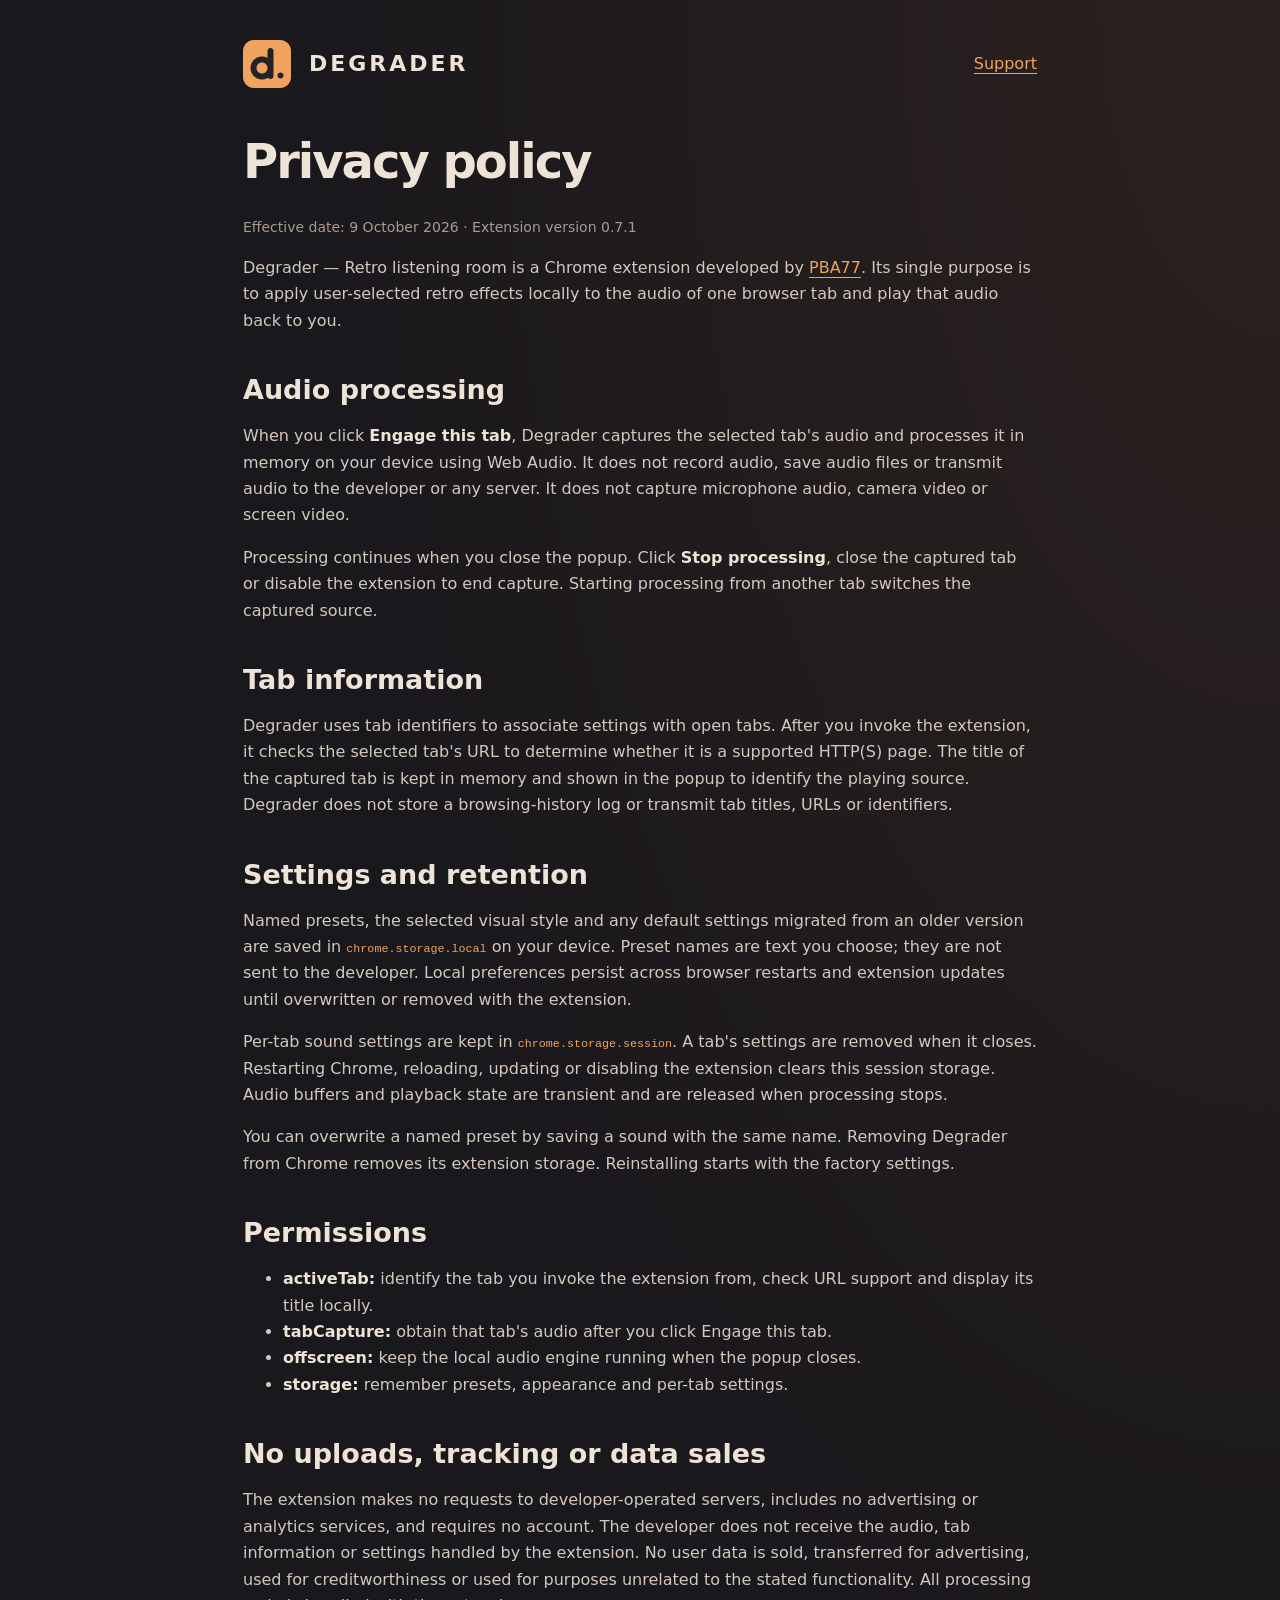
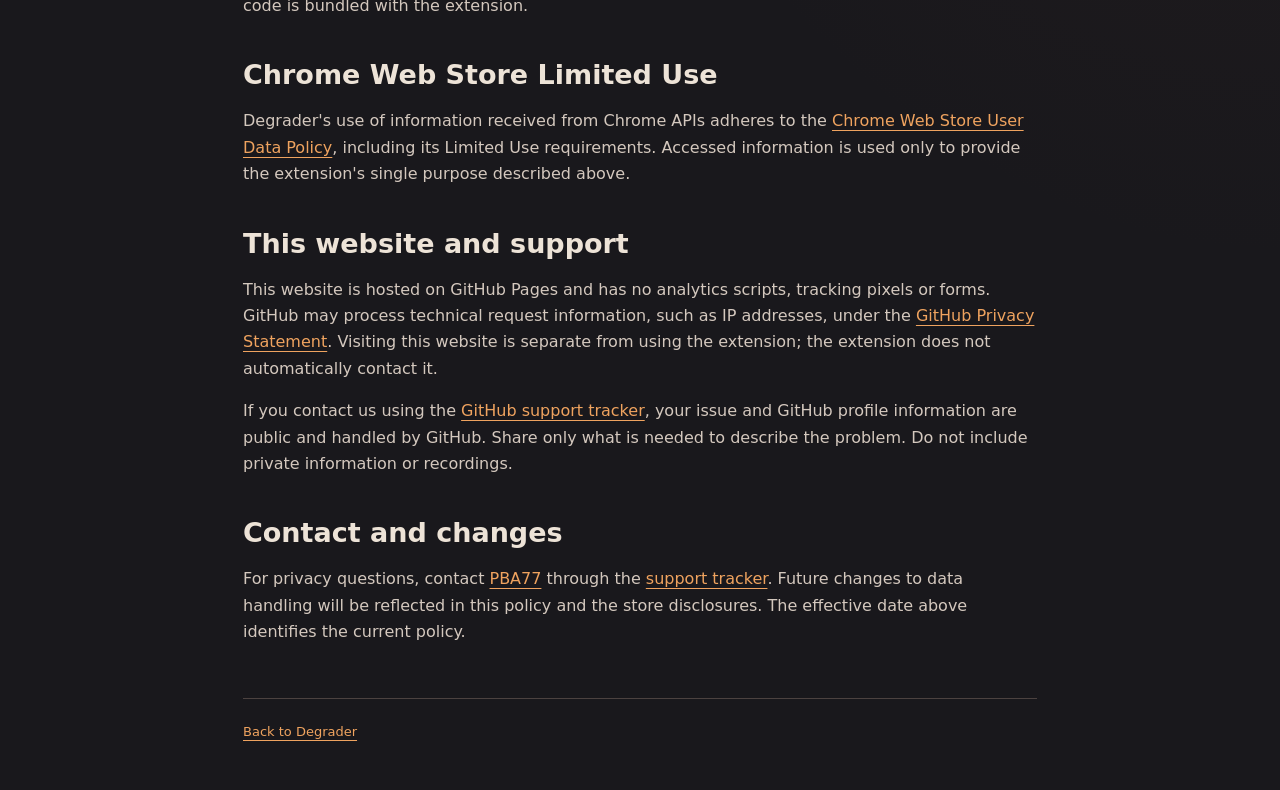
==== privacy.html @ 31da562d "Add Degrader public site and local-processing privacy policy" ====
<!doctype html>
<html lang="en">
<head><meta charset="utf-8"><meta name="viewport" content="width=device-width, initial-scale=1"><meta name="description" content="How Degrader handles tab audio and settings locally, without recordings, analytics or uploads."><title>Privacy policy — Degrader</title><link rel="icon" href="icon.png"><link rel="stylesheet" href="style.css"></head>
<body><main class="policy">
<header><a class="brand" href="./"><img src="icon.png" width="64" height="64" alt="">DEGRADER</a><nav><a href="https://github.com/PBA77/degrader-site/issues">Support</a></nav></header>
<h1>Privacy policy</h1><p class="muted">Effective date: 9 October 2026 · Extension version 0.7.1</p>
<p>Degrader — Retro listening room is a Chrome extension developed by <a href="https://github.com/PBA77">PBA77</a>. Its single purpose is to apply user-selected retro effects locally to the audio of one browser tab and play that audio back to you.</p>
<h2>Audio processing</h2><p>When you click <strong>Engage this tab</strong>, Degrader captures the selected tab's audio and processes it in memory on your device using Web Audio. It does not record audio, save audio files or transmit audio to the developer or any server. It does not capture microphone audio, camera video or screen video.</p><p>Processing continues when you close the popup. Click <strong>Stop processing</strong>, close the captured tab or disable the extension to end capture. Starting processing from another tab switches the captured source.</p>
<h2>Tab information</h2><p>Degrader uses tab identifiers to associate settings with open tabs. After you invoke the extension, it checks the selected tab's URL to determine whether it is a supported HTTP(S) page. The title of the captured tab is kept in memory and shown in the popup to identify the playing source. Degrader does not store a browsing-history log or transmit tab titles, URLs or identifiers.</p>
<h2>Settings and retention</h2><p>Named presets, the selected visual style and any default settings migrated from an older version are saved in <code>chrome.storage.local</code> on your device. Preset names are text you choose; they are not sent to the developer. Local preferences persist across browser restarts and extension updates until overwritten or removed with the extension.</p><p>Per-tab sound settings are kept in <code>chrome.storage.session</code>. A tab's settings are removed when it closes. Restarting Chrome, reloading, updating or disabling the extension clears this session storage. Audio buffers and playback state are transient and are released when processing stops.</p><p>You can overwrite a named preset by saving a sound with the same name. Removing Degrader from Chrome removes its extension storage. Reinstalling starts with the factory settings.</p>
<h2>Permissions</h2><ul><li><strong>activeTab:</strong> identify the tab you invoke the extension from, check URL support and display its title locally.</li><li><strong>tabCapture:</strong> obtain that tab's audio after you click Engage this tab.</li><li><strong>offscreen:</strong> keep the local audio engine running when the popup closes.</li><li><strong>storage:</strong> remember presets, appearance and per-tab settings.</li></ul>
<h2>No uploads, tracking or data sales</h2><p>The extension makes no requests to developer-operated servers, includes no advertising or analytics services, and requires no account. The developer does not receive the audio, tab information or settings handled by the extension. No user data is sold, transferred for advertising, used for creditworthiness or used for purposes unrelated to the stated functionality. All processing code is bundled with the extension.</p>
<h2>Chrome Web Store Limited Use</h2><p>Degrader's use of information received from Chrome APIs adheres to the <a href="https://developer.chrome.com/docs/webstore/program-policies/user-data">Chrome Web Store User Data Policy</a>, including its Limited Use requirements. Accessed information is used only to provide the extension's single purpose described above.</p>
<h2>This website and support</h2><p>This website is hosted on GitHub Pages and has no analytics scripts, tracking pixels or forms. GitHub may process technical request information, such as IP addresses, under the <a href="https://docs.github.com/en/site-policy/privacy-policies/github-general-privacy-statement">GitHub Privacy Statement</a>. Visiting this website is separate from using the extension; the extension does not automatically contact it.</p><p>If you contact us using the <a href="https://github.com/PBA77/degrader-site/issues">GitHub support tracker</a>, your issue and GitHub profile information are public and handled by GitHub. Share only what is needed to describe the problem. Do not include private information or recordings.</p>
<h2>Contact and changes</h2><p>For privacy questions, contact <a href="https://github.com/PBA77">PBA77</a> through the <a href="https://github.com/PBA77/degrader-site/issues">support tracker</a>. Future changes to data handling will be reflected in this policy and the store disclosures. The effective date above identifies the current policy.</p>
<footer><a href="./">Back to Degrader</a></footer>
</main></body></html>
---- style.css ----
:root{color-scheme:dark;font-family:system-ui,-apple-system,BlinkMacSystemFont,"Segoe UI",sans-serif;background:#19181c;color:#ede3d7;line-height:1.65}*{box-sizing:border-box}body{margin:0;background:radial-gradient(ellipse at top right,#53332655,transparent 55%)}main{max-width:1100px;padding:32px 28px 48px;margin:auto}header,nav,footer{display:flex;align-items:center;gap:28px}header{justify-content:space-between;margin-bottom:70px}.brand{display:flex;align-items:center;gap:10px;font-size:22px;font-weight:800;letter-spacing:3px;text-decoration:none;color:#ede3d7}.brand img{margin-left:-8px}a{color:#efa35f;text-underline-offset:4px}a:focus-visible{outline:2px solid #efa35f;outline-offset:5px}.eyebrow{color:#efa35f;font-size:12px;letter-spacing:4px}h1{font-size:clamp(44px,7vw,84px);line-height:1.08;letter-spacing:-2px;margin:28px 0}h2{font-size:27px;line-height:1.3;margin:38px 0 12px}.lead{font-size:22px;max-width:720px;color:#c5b5a8}.showcase{display:block;width:100%;height:auto;margin:45px 0;border:1px solid #4c4240;border-radius:12px}section{max-width:830px;margin:35px 0}p,li{color:#d4c8be}strong{color:#ede3d7}footer{border-top:1px solid #4c4240;padding-top:22px;margin-top:52px;font-size:13px;color:#a79b91;justify-content:space-between}.policy{max-width:850px}.policy header{margin-bottom:40px}.policy h1{font-size:48px}.muted{color:#a79b91;font-size:14px}code{font-size:.9em;color:#efa35f;overflow-wrap:anywhere}@media(max-width:580px){main{padding:18px}header{gap:14px;flex-wrap:wrap;margin-bottom:40px}nav{font-size:14px;gap:20px}.brand{font-size:18px}.lead{font-size:19px}footer{align-items:flex-start;flex-direction:column;gap:12px}.policy h1{font-size:38px}}
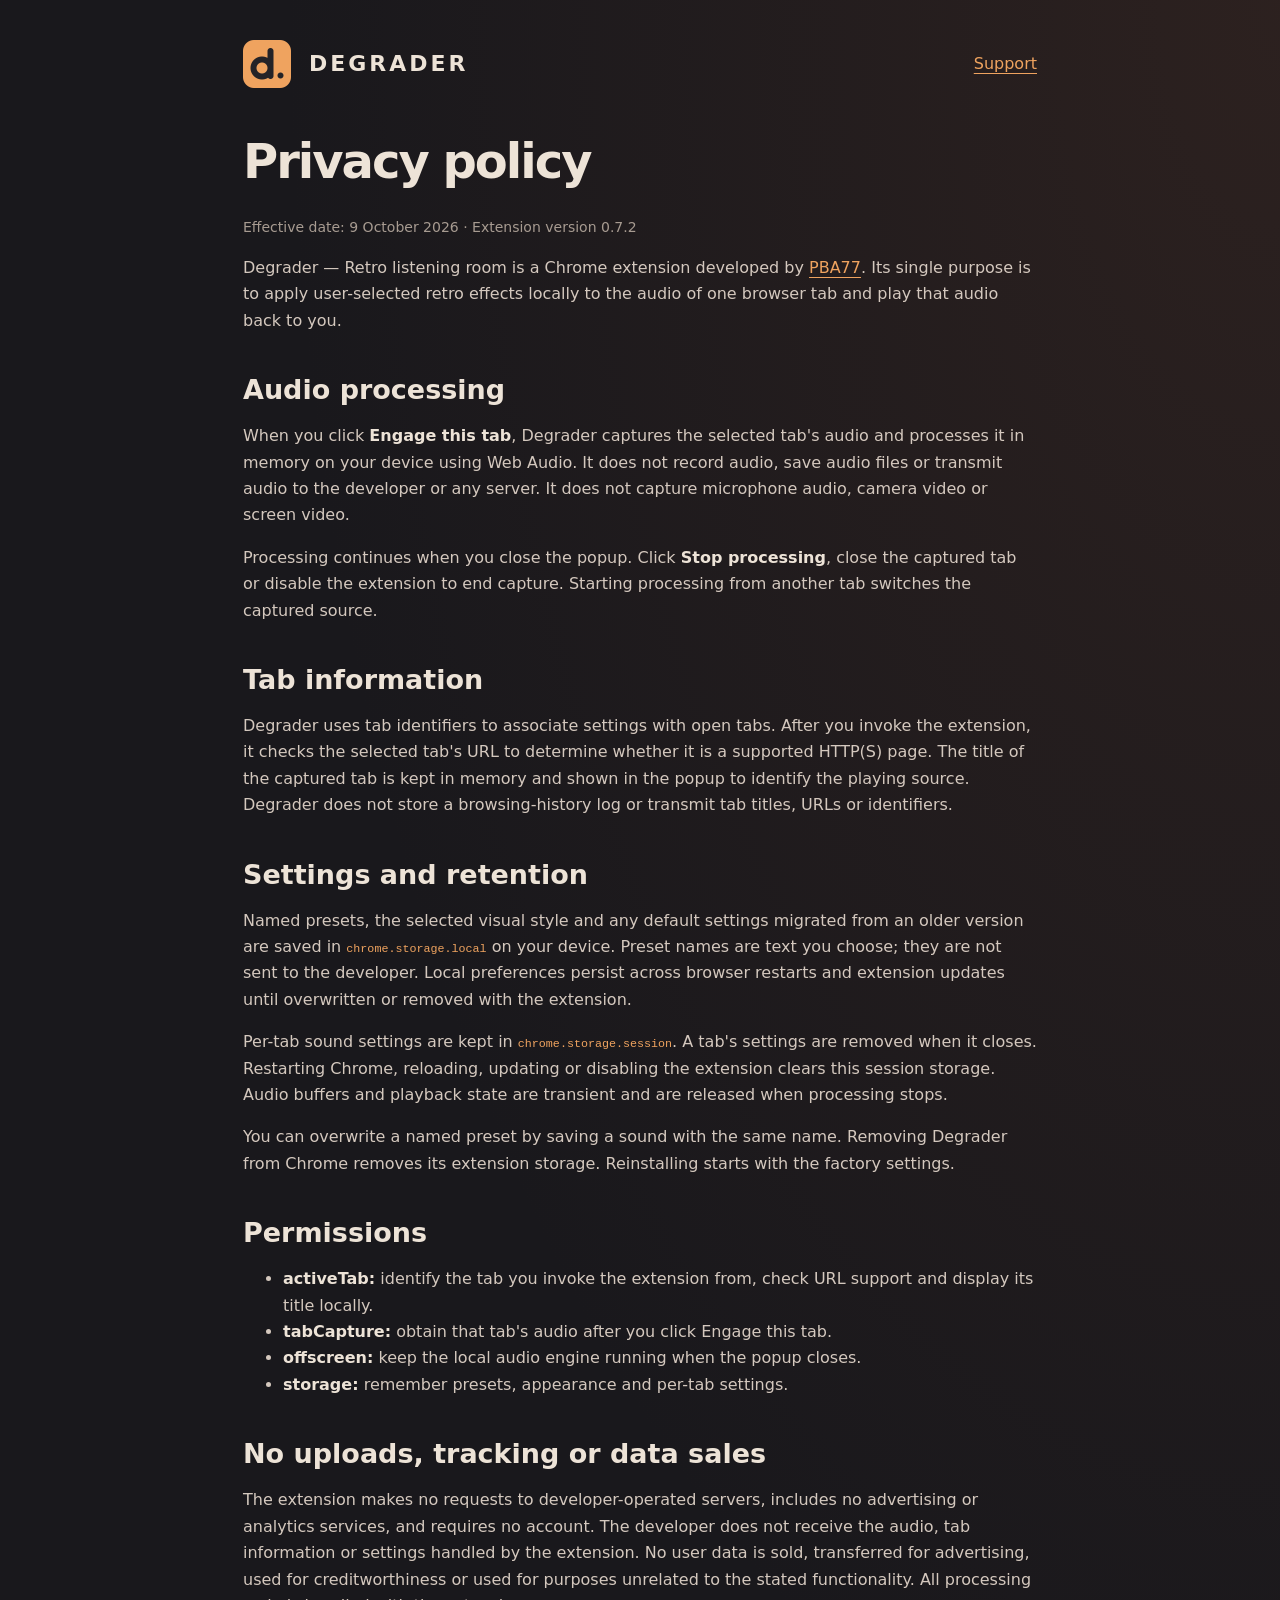
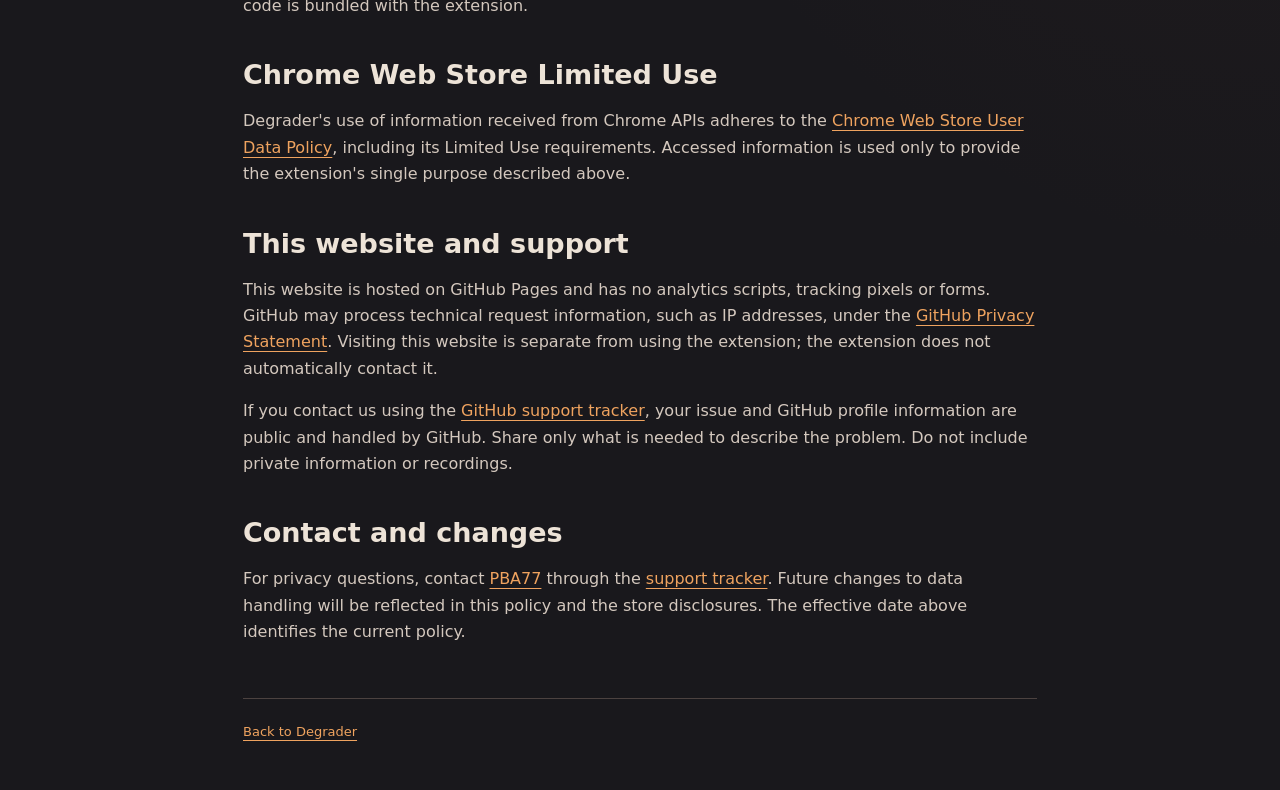
==== commit d6cd496b: "Document version 0.7.2 privacy policy" ====
--- a/privacy.html
+++ b/privacy.html
@@ -3,7 +3,7 @@
 <head><meta charset="utf-8"><meta name="viewport" content="width=device-width, initial-scale=1"><meta name="description" content="How Degrader handles tab audio and settings locally, without recordings, analytics or uploads."><title>Privacy policy — Degrader</title><link rel="icon" href="icon.png"><link rel="stylesheet" href="style.css"></head>
 <body><main class="policy">
 <header><a class="brand" href="./"><img src="icon.png" width="64" height="64" alt="">DEGRADER</a><nav><a href="https://github.com/PBA77/degrader-site/issues">Support</a></nav></header>
-<h1>Privacy policy</h1><p class="muted">Effective date: 9 October 2026 · Extension version 0.7.1</p>
+<h1>Privacy policy</h1><p class="muted">Effective date: 9 October 2026 · Extension version 0.7.2</p>
 <p>Degrader — Retro listening room is a Chrome extension developed by <a href="https://github.com/PBA77">PBA77</a>. Its single purpose is to apply user-selected retro effects locally to the audio of one browser tab and play that audio back to you.</p>
 <h2>Audio processing</h2><p>When you click <strong>Engage this tab</strong>, Degrader captures the selected tab's audio and processes it in memory on your device using Web Audio. It does not record audio, save audio files or transmit audio to the developer or any server. It does not capture microphone audio, camera video or screen video.</p><p>Processing continues when you close the popup. Click <strong>Stop processing</strong>, close the captured tab or disable the extension to end capture. Starting processing from another tab switches the captured source.</p>
 <h2>Tab information</h2><p>Degrader uses tab identifiers to associate settings with open tabs. After you invoke the extension, it checks the selected tab's URL to determine whether it is a supported HTTP(S) page. The title of the captured tab is kept in memory and shown in the popup to identify the playing source. Degrader does not store a browsing-history log or transmit tab titles, URLs or identifiers.</p>
